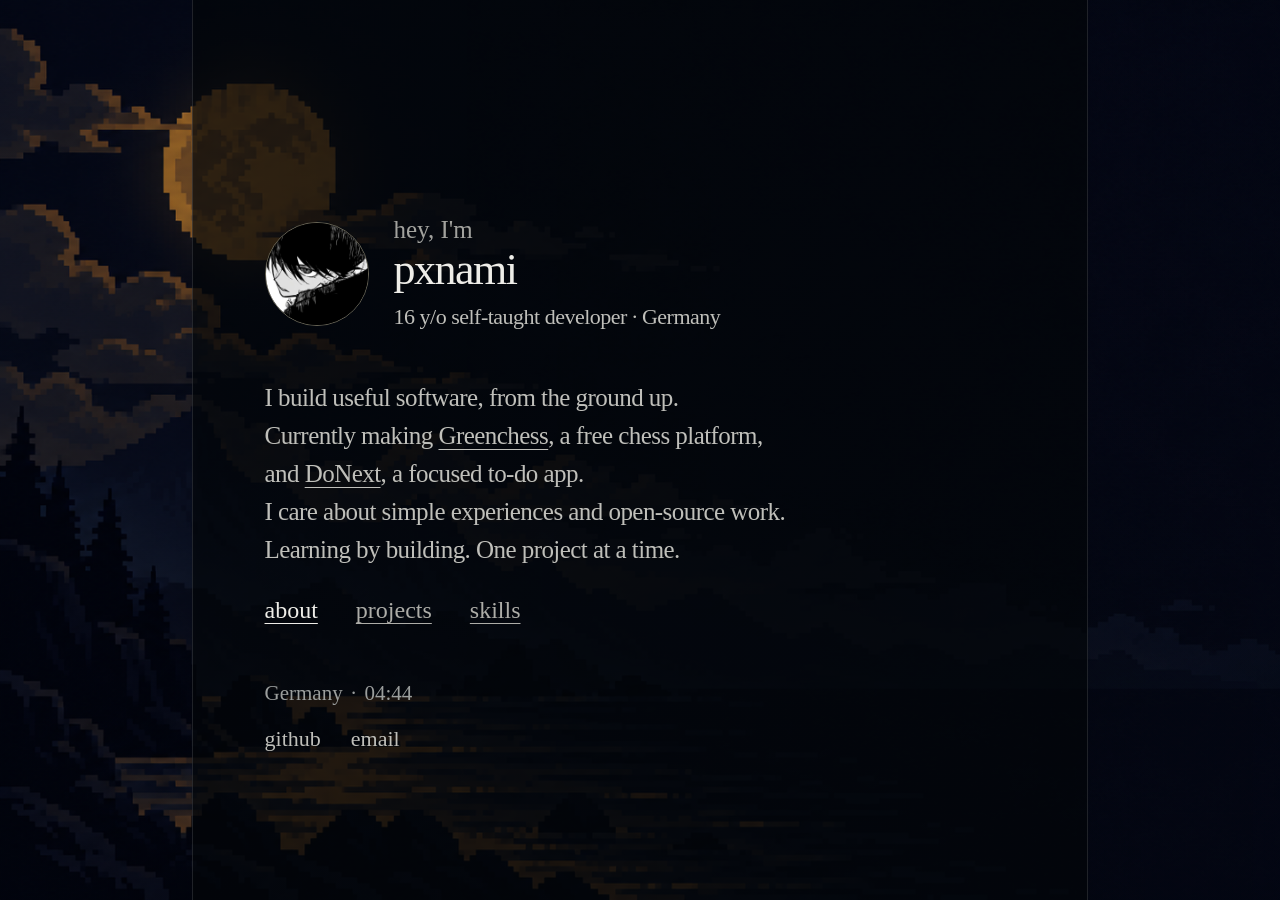
==== index.html @ 2d2e4c8a "Publish personal portfolio" ====
<!doctype html>
<html lang="en">
<head>
  <meta charset="utf-8">
  <meta name="viewport" content="width=device-width, initial-scale=1">
  <meta name="theme-color" content="#070b12">
  <title>pxnami — self-taught developer</title>
  <meta name="description" content="I'm pxnami, a self-taught developer from Germany. Building Greenchess and DoNext, and learning by making things.">
  <meta property="og:title" content="pxnami — self-taught developer">
  <meta property="og:description" content="Independent projects, useful software, and learning by building. Meet the developer behind Greenchess and DoNext.">
  <meta property="og:type" content="website">
  <meta property="og:url" content="https://pxnami.github.io/">
  <link rel="canonical" href="https://pxnami.github.io/">
  <link rel="icon" type="image/svg+xml" href="data:image/svg+xml,%3Csvg xmlns='http://www.w3.org/2000/svg' viewBox='0 0 32 32'%3E%3Crect width='32' height='32' rx='6' fill='%23070b12'/%3E%3Cpath d='M9 7h11v3h4v10h-4v3h-7v5H9zm4 4v8h6v-8z' fill='%23c49b60'/%3E%3C/svg%3E">
  <link rel="preload" as="image" href="landscape.png">
  <link rel="stylesheet" href="style.css">
  <script src="app.js" defer></script>
</head>
<body>
  <a class="skip-link" href="#content">Skip to content</a>
  <main class="frame" id="content">
    <div class="portfolio">
      <header class="identity">
        <img class="avatar" src="avatar.png" width="104" height="104" alt="pxnami's GitHub avatar">
        <div>
          <p class="hello">hey, I'm</p>
          <h1>pxnami</h1>
          <p class="byline">16 y/o self-taught developer · Germany</p>
        </div>
      </header>

      <div class="panels">
        <section id="about" aria-label="About me" class="panel">
          <p>I build useful software, from the ground up.</p>
          <p>Currently making <a href="#projects">Greenchess</a>, a free chess platform,<br class="desktop-break"> and <a href="#projects">DoNext</a>, a focused to-do app.</p>
          <p>I care about simple experiences and open-source work.</p>
          <p>Learning by building. One project at a time.</p>
        </section>

        <section id="projects" aria-label="My projects" class="panel">
          <article class="project">
            <h2>Greenchess</h2>
            <p>A free, open-source chess platform. Built independently,<br class="desktop-break"> with the players in mind.</p>
          </article>
          <article class="project">
            <h2>DoNext</h2>
            <p>A focused to-do app for turning plans into finished tasks.<br class="desktop-break"> Designed and built from the ground up.</p>
          </article>
          <a class="small-link" href="https://github.com/pxnami?tab=repositories" target="_blank" rel="noopener noreferrer">public repositories ↗</a>
        </section>

        <section id="skills" aria-label="My skills" class="panel">
          <div class="skill-row"><h2>I build with</h2><p>HTML · CSS<br><span class="subtle">Java — beginner</span></p></div>
          <div class="skill-row"><h2>I'm learning</h2><p>Lua · UI design in Figma</p></div>
          <p class="skill-note">From the first idea to the interface and the code.<br class="desktop-break"> I learn best by making things.</p>
        </section>
      </div>

      <nav aria-label="Portfolio sections">
        <a href="#about" aria-current="page">about</a>
        <a href="#projects">projects</a>
        <a href="#skills">skills</a>
      </nav>

      <footer>
        <p class="location">Germany <span aria-hidden="true">·</span> <time id="local-time" aria-label="Current time in Germany"></time></p>
        <div class="socials">
          <a href="https://github.com/pxnami" target="_blank" rel="noopener noreferrer">github</a>
          <a href="mailto:contact.pxnami@gmail.com">email</a>
        </div>
      </footer>
    </div>
  </main>
</body>
</html>
---- style.css ----
:root { color-scheme: dark; font-family: Georgia, 'Times New Roman', serif; color: #bfbfba; background: #070b12; font-synthesis: none; }
* { box-sizing: border-box; }
body { margin: 0; min-width: 280px; background: linear-gradient(rgba(4,7,12,.20), rgba(4,7,12,.30)), url('landscape.png') left center / cover fixed no-repeat; }
body::before { content: ''; position: fixed; inset: 0; background: linear-gradient(90deg, transparent 0%, transparent 15%, rgba(3,6,10,.2) 45%, rgba(3,6,10,.15)); pointer-events: none; }
a { color: inherit; text-decoration-thickness: 1px; text-underline-offset: 5px; transition: color .18s, text-decoration-color .18s; }
a:hover { color: #e0b778; text-decoration-color: #b69054; }
a:focus-visible { outline: 2px solid #d4ad73; outline-offset: 7px; border-radius: 1px; }
.skip-link { position: fixed; top: -100px; left: 16px; z-index: 3; background: #10151f; padding: 12px; }
.skip-link:focus { top: 16px; }
.frame { position: relative; width: min(950px, 70%); margin: 0 auto; min-height: 100svh; border-inline: 1px solid rgba(181,183,190,.16); background: rgba(3,6,10,.68); }
.portfolio { padding: clamp(110px, 24vh, 240px) 8% 80px; }
.identity { display: flex; align-items: center; gap: 25px; margin-bottom: 47px; }
.avatar { width: 104px; height: 104px; flex: 0 0 104px; object-fit: cover; border-radius: 50%; border: 1px solid #676455; }
.hello { margin: 0 0 2px; color: #a2a29e; font-size: 25px; line-height: 1.15; }
h1 { margin: 0 0 9px; color: #eeede8; font-size: 44px; font-weight: 400; letter-spacing: -1.5px; line-height: 1.05; }
.byline { margin: 0; font-size: 22px; line-height: 1.35; letter-spacing: -.5px; }
.panels { font-size: 25px; line-height: 1.52; letter-spacing: -.55px; }
.panel { margin-bottom: 28px; }
.panel p { margin: 0; }
.panel + .panel { margin-top: 35px; }
.js .panel { margin: 0; min-height: 190px; }
[hidden] { display: none !important; }
nav { display: flex; gap: 38px; margin-top: 23px; font-size: 24px; line-height: 1.5; }
nav a { color: #adada8; }
nav a[aria-current='page'] { color: #eeede8; }
footer { margin-top: 50px; font-size: 22px; line-height: 1.5; }
.location { margin: 0 0 13px; color: #9b9e9d; font-size: 21px; }
.location span { padding-inline: 3px; }
.socials { display: flex; flex-wrap: wrap; gap: 30px; }
.socials a { text-decoration: none; }
.socials a:hover { text-decoration: underline; }
.project + .project { margin-top: 22px; }
h2 { color: #e0dfd8; font-size: 25px; font-weight: 400; margin: 0 0 3px; }
.project p, .skill-row p, .skill-note { font-size: 21px; line-height: 1.45; }
.small-link { display: inline-block; font-size: 18px; margin-top: 20px; }
.skill-row { display: grid; grid-template-columns: 160px 1fr; column-gap: 20px; margin-bottom: 18px; }
.skill-row h2 { font-size: 22px; }
.subtle { color: #999d9c; }
.skill-note { margin-top: 24px !important; }
@media (min-width: 1700px) { .js .panel { min-height: 190px; } }
@media (max-width: 1100px) { .frame { width: 78%; } .portfolio { padding-inline: 8%; } .panels { font-size: 23px; } .byline { font-size: 20px; } .desktop-break { display: none; } }
@media (max-width: 700px) {
  body { background-position: 21% center; }
  .frame { width: calc(100% - 32px); background: rgba(3,6,10,.76); }
  .portfolio { padding: 17svh 26px 55px; }
  .identity { gap: 17px; margin-bottom: 36px; align-items: center; }
  .avatar { width: 72px; height: 72px; flex-basis: 72px; }
  .hello { font-size: 20px; }
  h1 { font-size: 37px; margin-bottom: 7px; }
  .byline { font-size: 17px; line-height: 1.4; letter-spacing: -.2px; }
  .panels { font-size: 21px; line-height: 1.55; letter-spacing: -.35px; }
  .panel p + p { margin-top: 8px; }
  nav { margin-top: 29px; gap: 30px; font-size: 22px; }
  footer { margin-top: 43px; font-size: 21px; }
  .location { font-size: 19px; }
  .project p, .skill-row p, .skill-note { font-size: 19px; }
  .skill-row { grid-template-columns: 1fr; gap: 4px; }
  .skill-row h2 { font-size: 21px; }
}
@media (max-width: 370px) { .portfolio { padding-inline: 18px; } .identity { gap: 13px; } .avatar { width: 59px; height: 59px; flex-basis: 59px; } h1 { font-size: 32px; } .byline { font-size: 16px; } }
@media (prefers-reduced-motion: reduce) { a { transition: none; } }
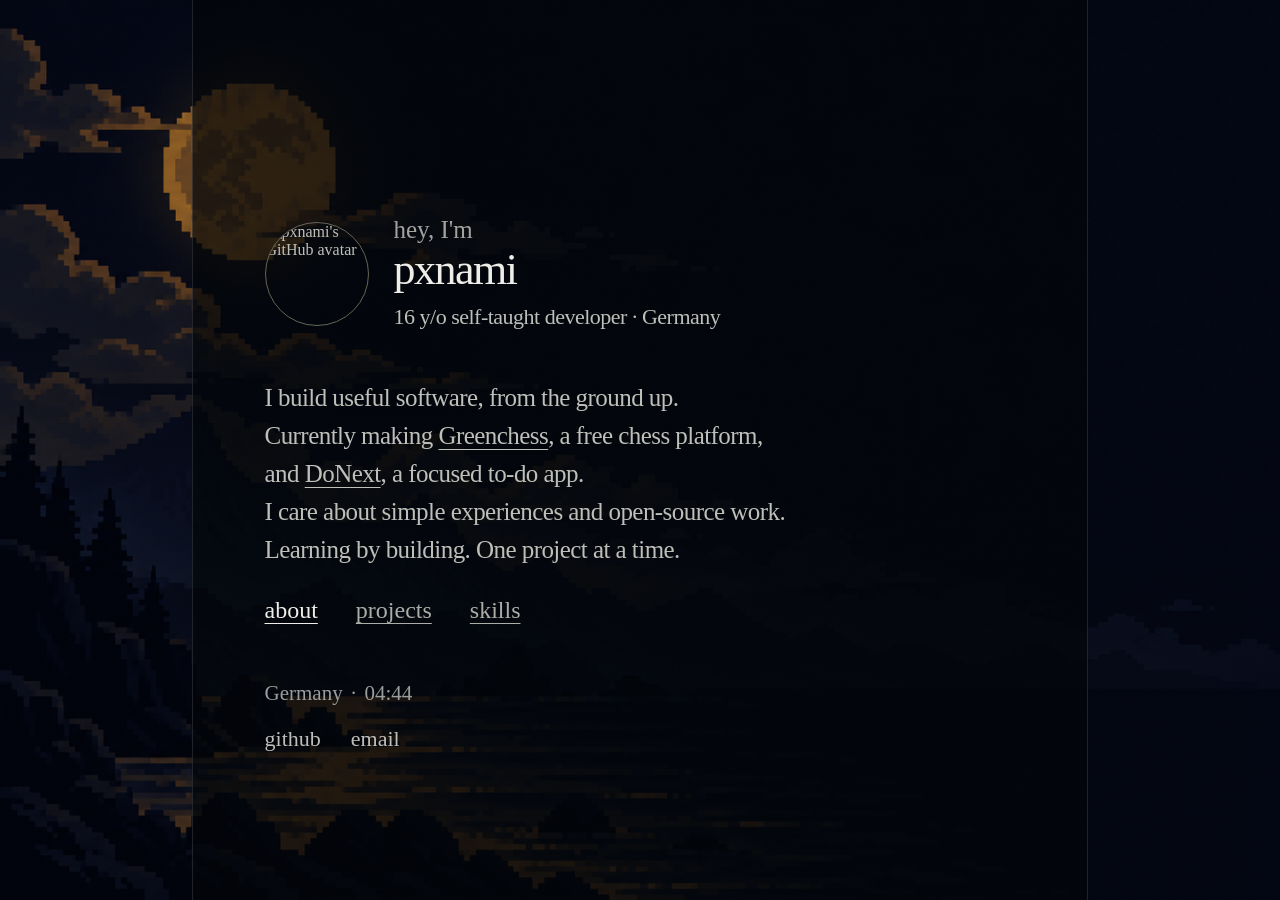
==== commit fb8fbb8b: "Load portfolio avatar from GitHub profile" ====
--- a/index.html
+++ b/index.html
@@ -21,7 +21,7 @@
   <main class="frame" id="content">
     <div class="portfolio">
       <header class="identity">
-        <img class="avatar" src="avatar.png" width="104" height="104" alt="pxnami's GitHub avatar">
+        <img class="avatar" id="github-avatar" src="https://github.com/pxnami.png?size=208" width="104" height="104" alt="pxnami's GitHub avatar">
         <div>
           <p class="hello">hey, I'm</p>
           <h1>pxnami</h1>
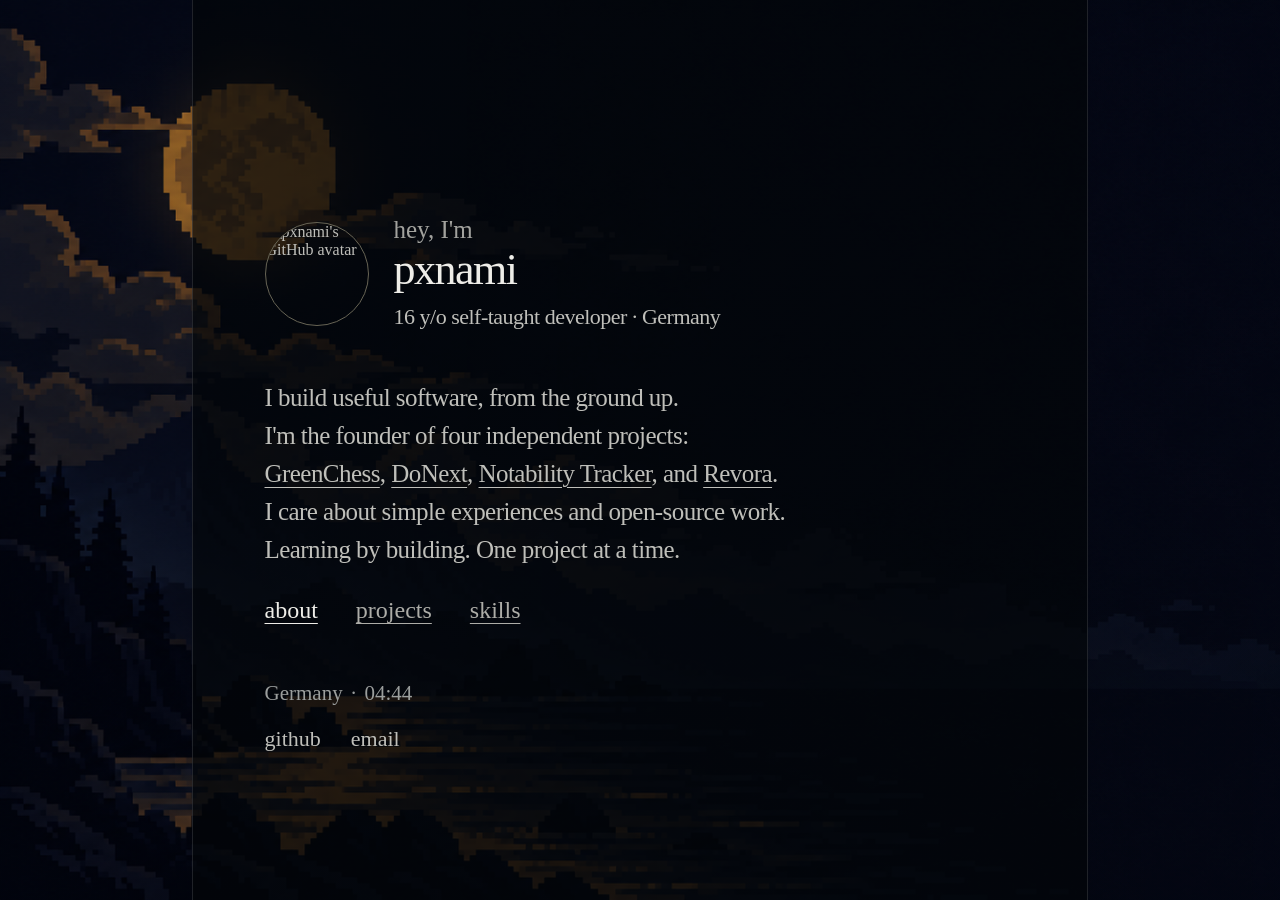
==== commit 598c86eb: "Add Revora and Notability Tracker to portfolio" ====
--- a/index.html
+++ b/index.html
@@ -5,9 +5,9 @@
   <meta name="viewport" content="width=device-width, initial-scale=1">
   <meta name="theme-color" content="#070b12">
   <title>pxnami — self-taught developer</title>
-  <meta name="description" content="I'm pxnami, a self-taught developer from Germany. Building Greenchess and DoNext, and learning by making things.">
+  <meta name="description" content="I'm pxnami, a self-taught developer from Germany and founder of GreenChess, DoNext, Notability Tracker, and Revora.">
   <meta property="og:title" content="pxnami — self-taught developer">
-  <meta property="og:description" content="Independent projects, useful software, and learning by building. Meet the developer behind Greenchess and DoNext.">
+  <meta property="og:description" content="Independent projects and useful software from the developer behind GreenChess, DoNext, Notability Tracker, and Revora.">
   <meta property="og:type" content="website">
   <meta property="og:url" content="https://pxnami.github.io/">
   <link rel="canonical" href="https://pxnami.github.io/">
@@ -32,19 +32,28 @@
       <div class="panels">
         <section id="about" aria-label="About me" class="panel">
           <p>I build useful software, from the ground up.</p>
-          <p>Currently making <a href="#projects">Greenchess</a>, a free chess platform,<br class="desktop-break"> and <a href="#projects">DoNext</a>, a focused to-do app.</p>
+          <p>I'm the founder of four independent projects:</p>
+          <p><a href="#projects">GreenChess</a>, <a href="#projects">DoNext</a>, <a href="#projects">Notability Tracker</a>, and <a href="#projects">Revora</a>.</p>
           <p>I care about simple experiences and open-source work.</p>
           <p>Learning by building. One project at a time.</p>
         </section>
 
         <section id="projects" aria-label="My projects" class="panel">
           <article class="project">
-            <h2>Greenchess</h2>
+            <h2>GreenChess</h2>
             <p>A free, open-source chess platform. Built independently,<br class="desktop-break"> with the players in mind.</p>
           </article>
           <article class="project">
             <h2>DoNext</h2>
             <p>A focused to-do app for turning plans into finished tasks.<br class="desktop-break"> Designed and built from the ground up.</p>
+          </article>
+          <article class="project">
+            <h2><a href="https://pxnami.github.io/Notability-Tracker/" target="_blank" rel="noopener noreferrer">Notability Tracker</a></h2>
+            <p>A source-backed tracker for public Notability issues, fixes,<br class="desktop-break"> feature requests, and development updates.</p>
+          </article>
+          <article class="project">
+            <h2><a href="https://github.com/pxnami/Revora" target="_blank" rel="noopener noreferrer">Revora</a></h2>
+            <p>A Windows utility for iPhone and iPad recovery mode,<br class="desktop-break"> device information, and IPSW firmware installs.</p>
           </article>
           <a class="small-link" href="https://github.com/pxnami?tab=repositories" target="_blank" rel="noopener noreferrer">public repositories ↗</a>
         </section>
